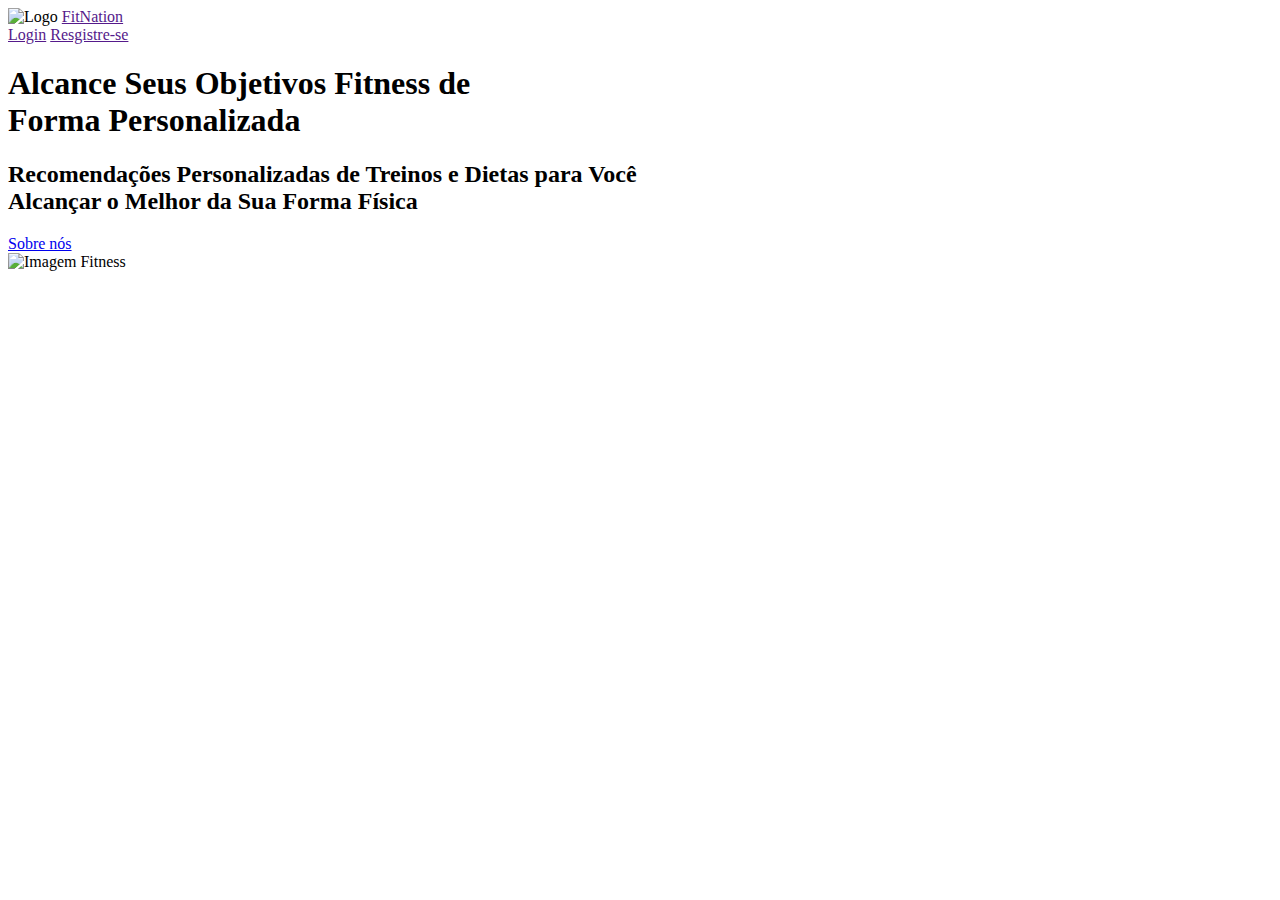
==== index.html @ 2d325806 "Cria a index.html" ====
<!DOCTYPE html>
<html lang="pt-BR">
<head>
    <meta charset="UTF-8">
    <title>FitNation</title>

    <link rel="shortcut icon" type="imagex/png" href="assets/img/icone.ico">

    <link rel="preconnect" href="https://fonts.googleapis.com">
    <link rel="preconnect" href="https://fonts.gstatic.com" crossorigin>
    <link href="https://fonts.googleapis.com/css2?family=Cambo&family=Roboto:ital,wght@0,100;0,300;0,400;0,500;0,700;0,900;1,100;1,300;1,400;1,500;1,700;1,900&display=swap" rel="stylesheet">
    
    <link rel="stylesheet" href="css/reset.css">
    <link rel="stylesheet" href="css/index.css">   
</head>
<body>
    <header>
        <img id="logo" src="assets/img/logo.png" alt="Logo">
        <a id="titulo-logo"href="">FitNation</a>

        <nav>
            <a id="login"href="" lang="pt-BR">Login</a>
            <a id="button" href="">Resgistre-se</a>
        </nav>
    </header>  
    <main>
        <h1>Alcance Seus Objetivos Fitness de <br> Forma Personalizada</h1>
        <h2>Recomendações Personalizadas de Treinos e Dietas para Você <br> Alcançar o Melhor da Sua Forma Física</h2>
        <a id="about-button"href="https://musculacao5.wordpress.com/" >Sobre nós</a>
        <div id="image-container">
            <img id="main-image" src="assets/img/Treino_e_dieta.jpg" alt="Imagem Fitness">
        </div>
    </main>
</body>
</html>
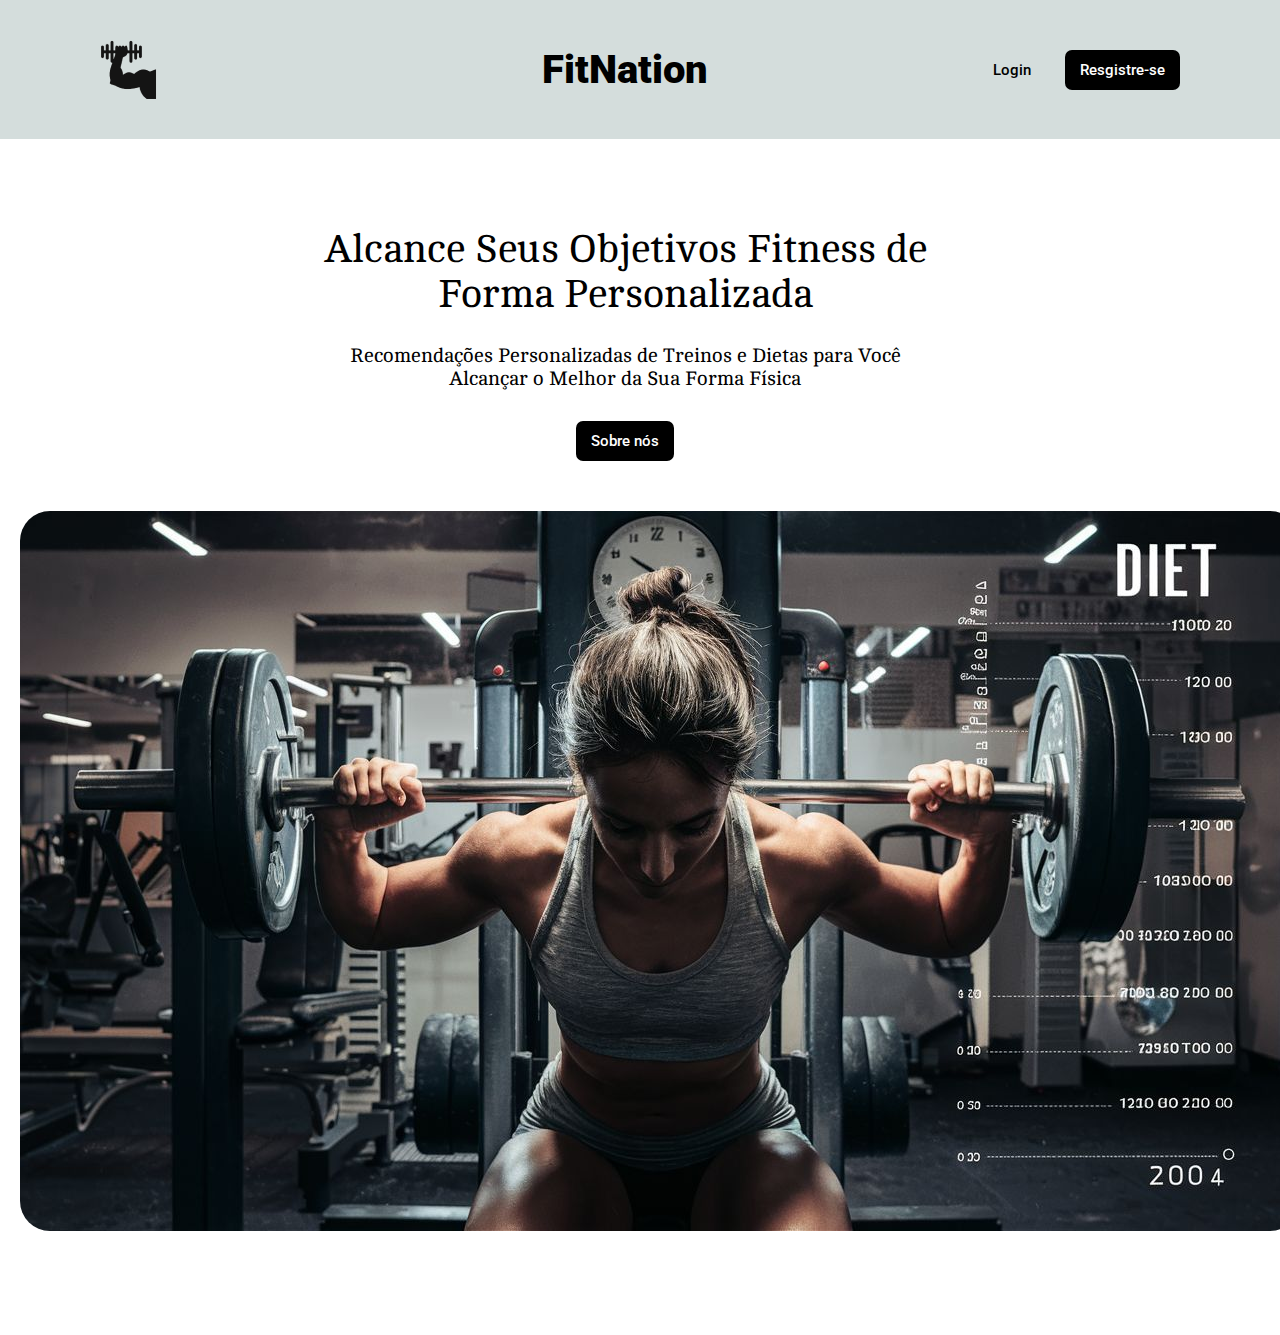
==== commit eeb0d3a1: "Cria os formulários" ====
--- a/index.html
+++ b/index.html
@@ -19,8 +19,8 @@
         <a id="titulo-logo"href="">FitNation</a>
 
         <nav>
-            <a id="login"href="" lang="pt-BR">Login</a>
-            <a id="button" href="">Resgistre-se</a>
+            <a id="login"href="telaLogin.html" lang="pt-BR">Login</a>   
+            <a id="button" href="telaRegistro.html">Resgistre-se</a>
         </nav>
     </header>  
     <main>
--- a/css/index.css
+++ b/css/index.css
@@ -0,0 +1,98 @@
+
+header {
+    display: flex;
+    justify-content: space-between;
+    background-color: #D4DDDC;
+    width: 100%;
+    position: fixed;
+    padding: 40px 100px; 
+    align-items: center;
+}
+
+#titulo-logo {
+    font-size: 40px;
+    font-family: "Roboto", Arial, Helvetica, sans-serif;
+    font-weight: 900;
+    margin-left: 130px;
+}
+
+nav {
+    padding-right: 200px;
+}
+
+a {
+    color: black;
+    font-size: 15px;
+    font-family: "Roboto", Arial, Helvetica, sans-serif;
+    font-weight: 500;
+    text-decoration: none;
+    margin-right: 30px;
+}
+
+#button {
+    display: inline-block;
+    color: #FFF;
+    background-color: #000;
+    height: 40px;
+    line-height: 40px;
+    padding-left: 15px;
+    padding-right: 15px;
+    border-radius: 7px;
+    margin-right: 0;
+    transition: transform 100ms linear;
+}
+
+#button:hover {
+    transform: scale(1.05);
+}
+
+main {
+    text-align: center;
+    padding-top: 200px;
+    padding-bottom: 100px;
+    padding-left: 20px;
+    padding-right: 20px;
+}
+
+h1 {
+    color: black;
+    font-size: 40px;
+    font-family: "Cambo", Arial, Helvetica, sans-serif;
+    font-weight: 400;
+    text-decoration: none;
+    margin-right: 30px;
+}
+
+h2 {
+    color: black;
+    font-size: 20px;
+    font-family: "Cambo", Arial, Helvetica, sans-serif;
+    font-weight: 400;
+    text-decoration: none;
+    margin-right: 30px;
+}
+
+#about-button {
+    display: inline-block;
+    color: white;
+    background-color: #000;
+    height: 40px;
+    line-height: 40px;
+    padding-left: 15px;
+    padding-right: 15px;
+    border-radius: 7px;
+    margin-top: 15px;
+    transition: transform 100ms linear;
+}
+
+#about-button:hover {
+    transform: scale(1.05);
+}
+
+#image-container {
+    margin-top: 50px;
+}
+
+#main-image {
+    border-radius: 30px;
+}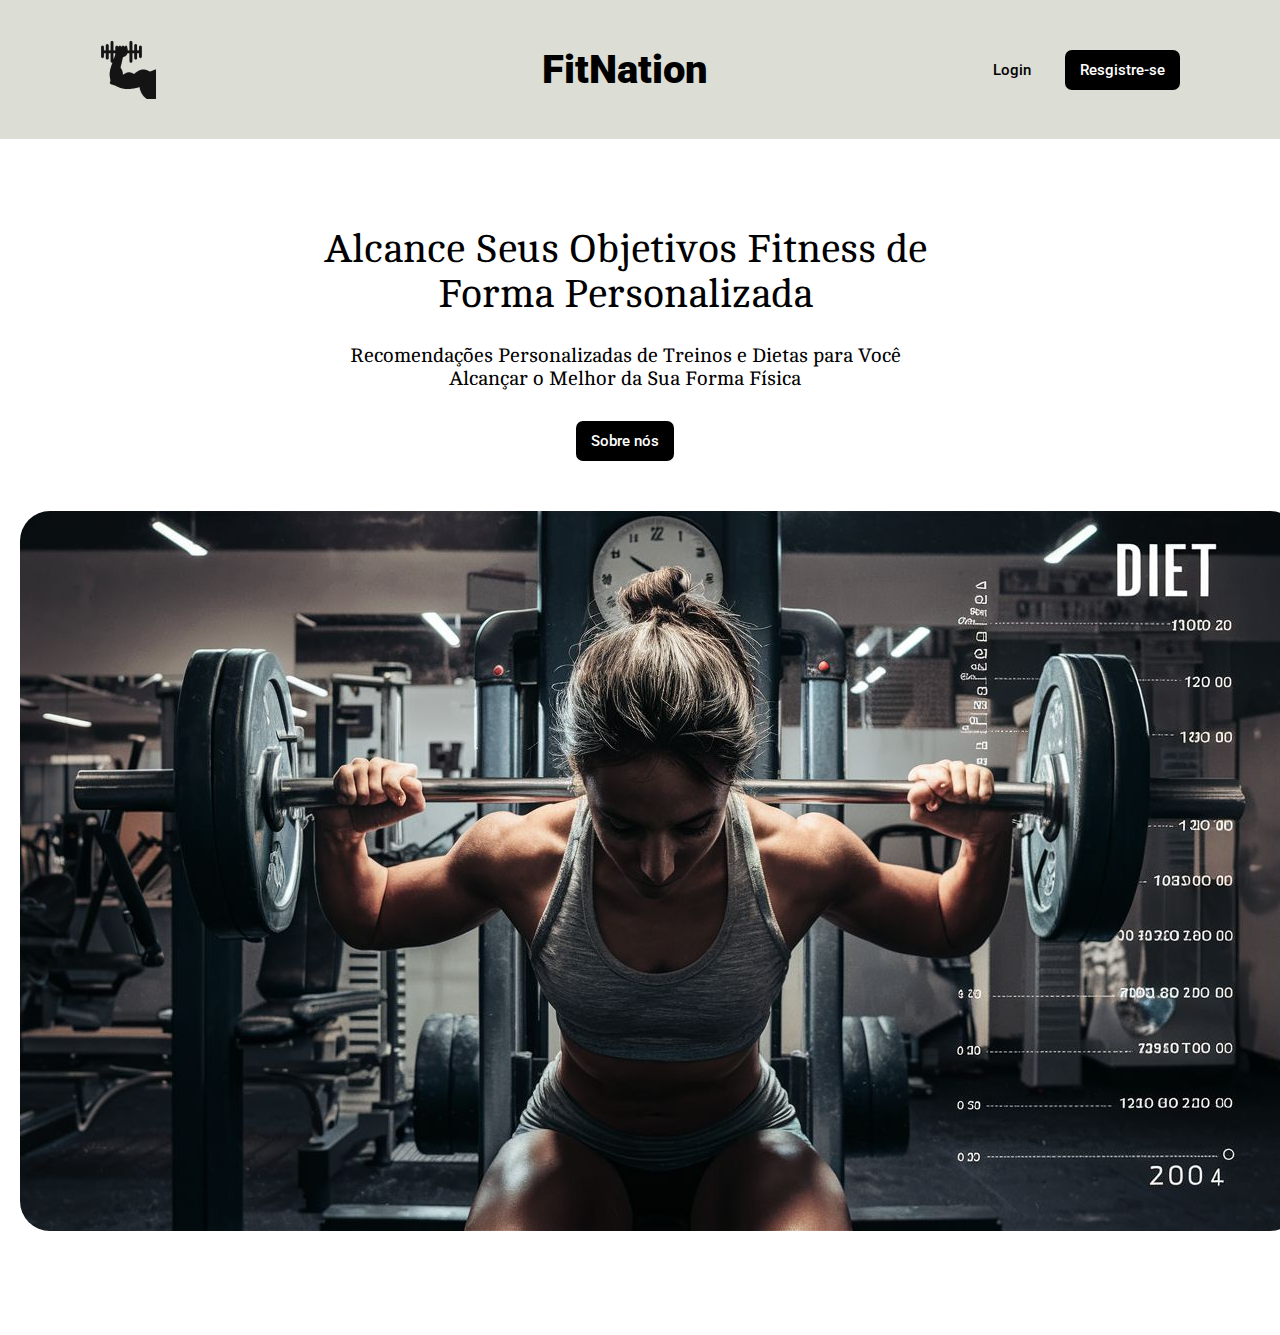
==== commit 9ac92aba: "Cria o BD" ====
--- a/index.html
+++ b/index.html
@@ -19,8 +19,8 @@
         <a id="titulo-logo"href="">FitNation</a>
 
         <nav>
-            <a id="login"href="telaLogin.html" lang="pt-BR">Login</a>   
-            <a id="button" href="telaRegistro.html">Resgistre-se</a>
+            <a id="login"href="telaLogin.php" lang="pt-BR">Login</a>   
+            <a id="button" href="telaRegistro.php">Resgistre-se</a>
         </nav>
     </header>  
     <main>
--- a/css/index.css
+++ b/css/index.css
@@ -2,7 +2,7 @@
 header {
     display: flex;
     justify-content: space-between;
-    background-color: #D4DDDC;
+    background-color: #dcddd4;
     width: 100%;
     position: fixed;
     padding: 40px 100px; 
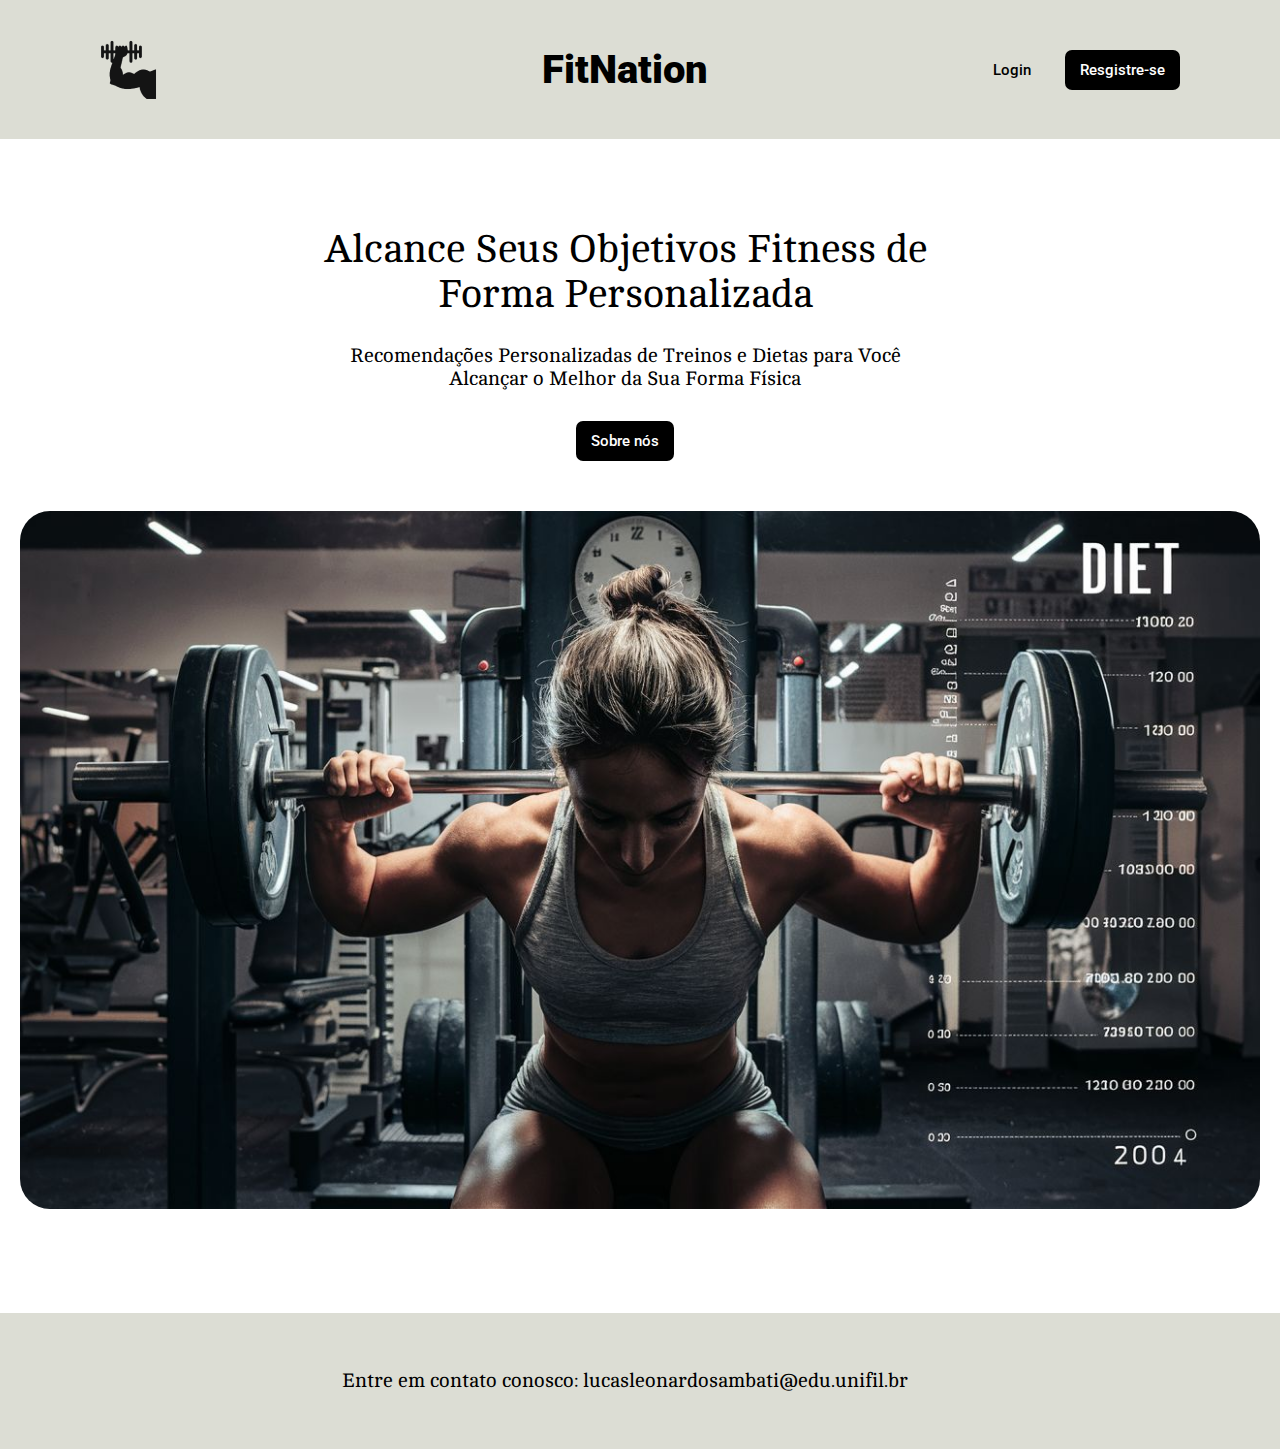
==== commit 0b359d55: "Cria o Footer" ====
--- a/index.html
+++ b/index.html
@@ -2,6 +2,7 @@
 <html lang="pt-BR">
 <head>
     <meta charset="UTF-8">
+    <meta name="viewport" content="width=device-width, initial-scale=1.0">
     <title>FitNation</title>
 
     <link rel="shortcut icon" type="imagex/png" href="assets/img/icone.ico">
@@ -23,6 +24,7 @@
             <a id="button" href="telaRegistro.php">Resgistre-se</a>
         </nav>
     </header>  
+
     <main>
         <h1>Alcance Seus Objetivos Fitness de <br> Forma Personalizada</h1>
         <h2>Recomendações Personalizadas de Treinos e Dietas para Você <br> Alcançar o Melhor da Sua Forma Física</h2>
@@ -31,5 +33,9 @@
             <img id="main-image" src="assets/img/Treino_e_dieta.jpg" alt="Imagem Fitness">
         </div>
     </main>
+
+    <footer>
+        <h2>Entre em contato conosco: lucasleonardosambati@edu.unifil.br</h2>
+    </footer>
 </body>
 </html>--- a/css/index.css
+++ b/css/index.css
@@ -95,4 +95,16 @@
 
 #main-image {
     border-radius: 30px;
-}+    max-width: 100%;
+
+}
+
+footer {
+    display: flex;
+    max-width: 100%;
+    background-color: #dcddd4;
+    padding: 40px 100px; 
+    align-items: center;
+    justify-content: center;
+
+}
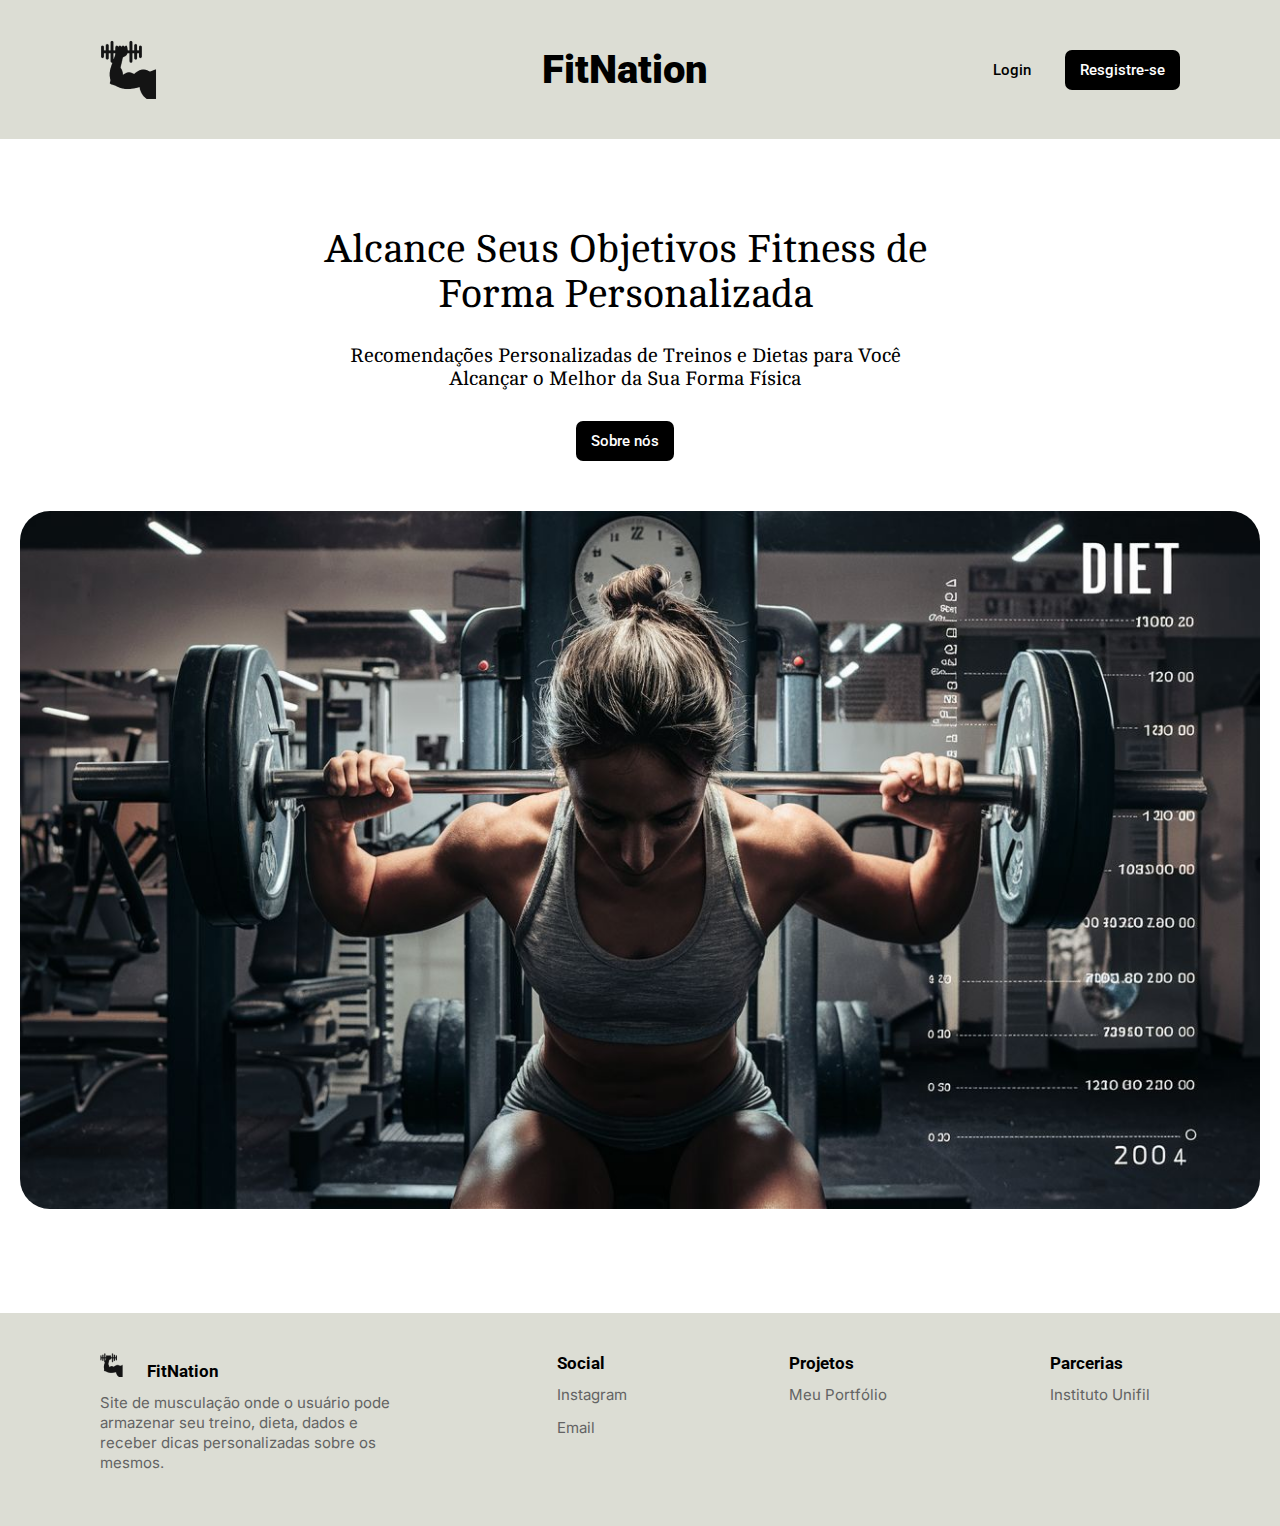
==== commit 2a5b4d29: "Atualiza o Footer" ====
--- a/index.html
+++ b/index.html
@@ -11,13 +11,17 @@
     <link rel="preconnect" href="https://fonts.gstatic.com" crossorigin>
     <link href="https://fonts.googleapis.com/css2?family=Cambo&family=Roboto:ital,wght@0,100;0,300;0,400;0,500;0,700;0,900;1,100;1,300;1,400;1,500;1,700;1,900&display=swap" rel="stylesheet">
     
+    <link rel="preconnect" href="https://fonts.googleapis.com">
+    <link rel="preconnect" href="https://fonts.gstatic.com" crossorigin>
+    <link href="https://fonts.googleapis.com/css2?family=Inter:ital,opsz,wght@0,14..32,100..900;1,14..32,100..900&display=swap" rel="stylesheet">
+
     <link rel="stylesheet" href="css/reset.css">
     <link rel="stylesheet" href="css/index.css">   
 </head>
 <body>
     <header>
         <img id="logo" src="assets/img/logo.png" alt="Logo">
-        <a id="titulo-logo"href="">FitNation</a>
+        <a id="titulo-logo" href="index.html">FitNation</a>
 
         <nav>
             <a id="login"href="telaLogin.php" lang="pt-BR">Login</a>   
@@ -35,7 +39,27 @@
     </main>
 
     <footer>
-        <h2>Entre em contato conosco: lucasleonardosambati@edu.unifil.br</h2>
+        <div id="descricao-footer">
+            <img id="descricao-image" src="assets/img/logoFooter.png" alt="LogoFooter">
+            <a id="titulo-descricao" href="index.html">FitNation</a>
+            <h2 id="texto-descricao" >Site de musculação onde o usuário pode armazenar seu treino, dieta, dados e receber dicas personalizadas sobre os mesmos.</h2>
+        </div>
+
+        <div id="social-footer">
+            <h1 id="titulo-social">Social</h1>
+            <a id="texto-social" href="https://sites.google.com/edu.unifil.br/lucas-sambati/p%C3%A1gina-inicial">Instagram</a>
+            <a id="texto-social" href="mailto:lucasleonardosambati@edu.unifil.br">Email</a>
+        </div>
+
+        <div id="projetos-footer">
+            <h1 id="titulo-projetos">Projetos</h1>
+            <a id="texto-projetos" href="https://sites.google.com/edu.unifil.br/lucas-sambati/p%C3%A1gina-inicial">Meu Portfólio</a>
+        </div>
+
+        <div id="parcerias-footer">
+            <h1 id="titulo-parcerias">Parcerias</h1>
+            <a id="texto-parcerias" href="https://unifil.br/">Instituto Unifil</a>
+        </div>
     </footer>
 </body>
 </html>--- a/css/index.css
+++ b/css/index.css
@@ -104,7 +104,109 @@
     max-width: 100%;
     background-color: #dcddd4;
     padding: 40px 100px; 
-    align-items: center;
-    justify-content: center;
-
-}
+    justify-content: space-between;
+
+}
+
+#descricao-footer {
+    display: block;
+    max-width: 30%;
+}
+
+#titulo-descricao {
+    font-family: "Roboto", Arial, Helvetica, sans-serif;
+    font-size: 16.8px;
+    font-weight: 700;
+}
+
+#texto-descricao {
+    font-family: "Inter", Arial, Helvetica, sans-serif;
+    font-size: 15px;
+    color: #636363;
+    line-height: 20px;
+}
+
+#descricao-image {
+    margin-right: 20px;
+}
+
+#social-footer {
+    display:block;
+    max-width: 30%;
+    font-family: "Roboto", Arial, Helvetica, sans-serif;
+}
+
+#titulo-social {
+    margin: 0;
+    font-family: "Roboto", Arial, Helvetica, sans-serif;
+    font-size: 16.8px;
+    font-weight: 700;
+}
+
+#texto-social {
+    display: block;
+    font-family: "Inter", Arial, Helvetica, sans-serif;
+    font-size: 15px;
+    color: #636363;
+    line-height: 20px;
+    font-weight: 400;
+    margin-top: 12.45px;
+}
+
+#texto-social:hover {
+    text-decoration: underline;
+}
+
+#projetos-footer {
+    display:block;
+    max-width: 30%;
+    font-family: "Roboto", Arial, Helvetica, sans-serif;
+}
+
+#titulo-projetos {
+    margin: 0;
+    font-family: "Roboto", Arial, Helvetica, sans-serif;
+    font-size: 16.8px;
+    font-weight: 700;
+}
+
+#texto-projetos {
+    display: block;
+    font-family: "Inter", Arial, Helvetica, sans-serif;
+    font-size: 15px;
+    color: #636363;
+    line-height: 20px;
+    font-weight: 400;
+    margin-top: 12.45px;
+}
+
+#texto-projetos:hover {
+    text-decoration: underline;
+}
+
+#parcerias-footer {
+    display:block;
+    max-width: 30%;
+    font-family: "Roboto", Arial, Helvetica, sans-serif;
+}
+
+#titulo-parcerias {
+    margin: 0;
+    font-family: "Roboto", Arial, Helvetica, sans-serif;
+    font-size: 16.8px;
+    font-weight: 700;
+}
+
+#texto-parcerias {
+    display: block;
+    font-family: "Inter", Arial, Helvetica, sans-serif;
+    font-size: 15px;
+    color: #636363;
+    line-height: 20px;
+    font-weight: 400;
+    margin-top: 12.45px;
+}
+
+#texto-parcerias:hover {
+    text-decoration: underline;
+}